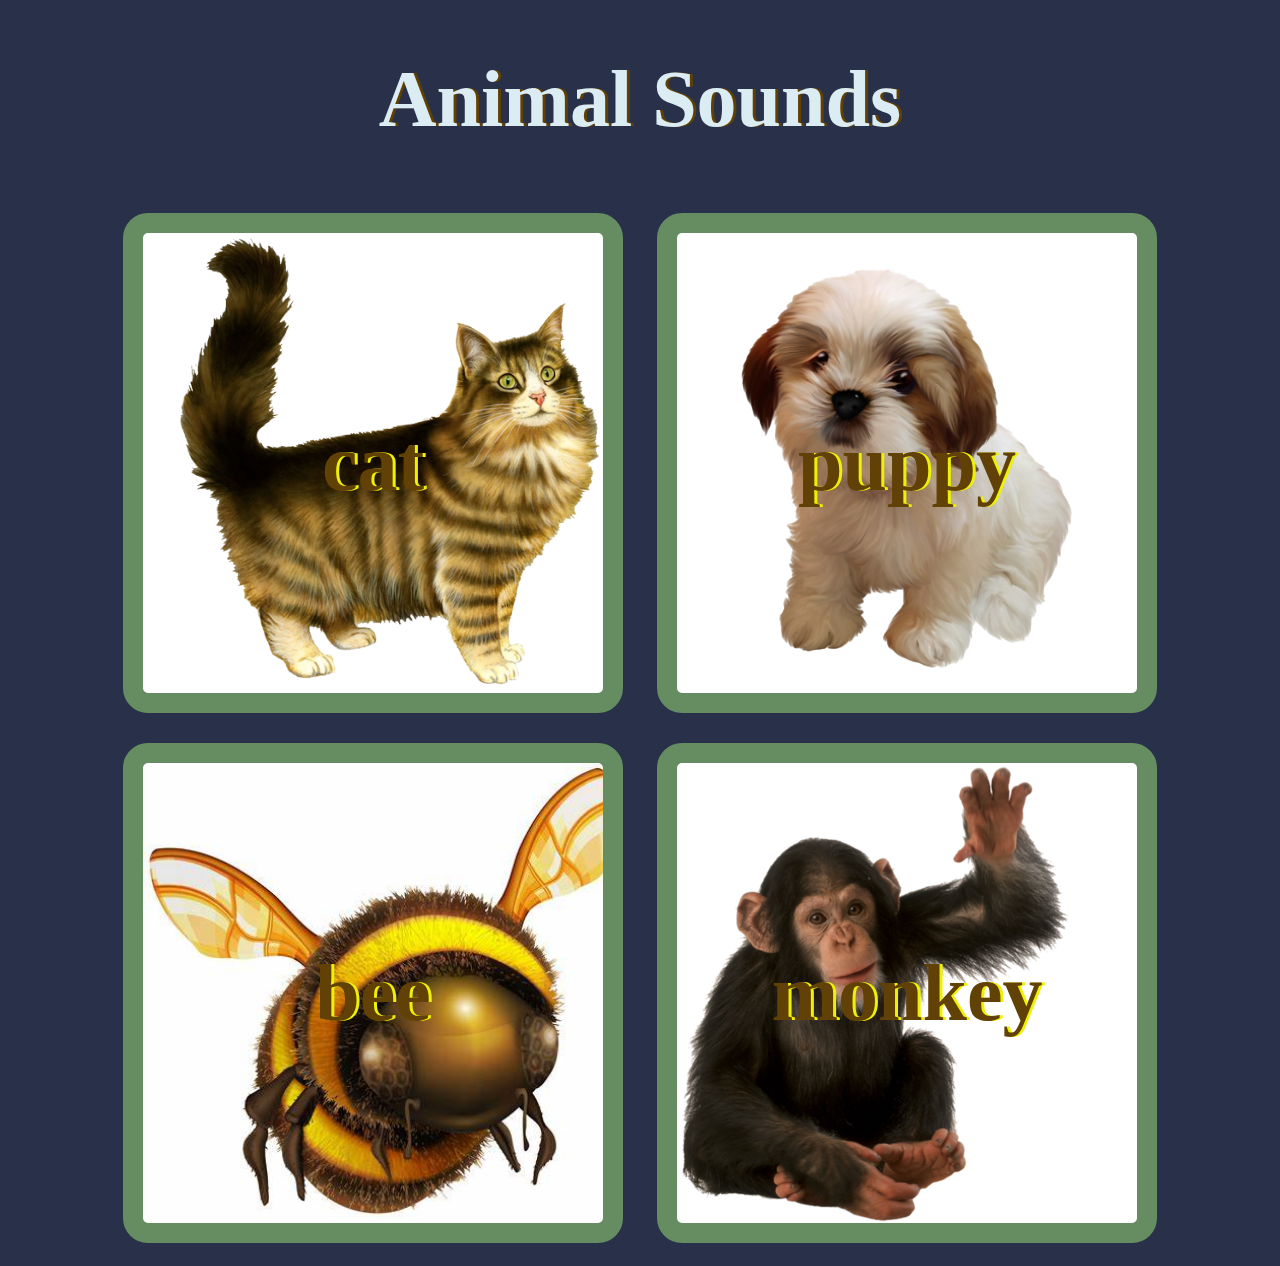
==== index.html @ c28228bc "third" ====
<!DOCTYPE html>
<html lang="en">
<head>
    <meta charset="UTF-8">
    <meta name="viewport" content="width=device-width, initial-scale=1.0">
    <link rel="stylesheet" href="addevent.css">
    <title>Animal Sounds</title>
</head>
<body>
    <h1 id="title">Animal Sounds</h1>
    <div class="set">
        <button class="cat animal">cat</button>
        <button class="puppy animal">puppy</button>
        <button class="bee animal">bee</button>
        <button class="monkey animal">monkey</button>
    </div>

    <script src="addevent.js" charset="UTF-8"></script>
</body>
</html>
---- addevent.css ----
body {
    text-align: center;
    background-color: #283149;
   }
   h1 {
    font-size: 5rem;
    color: #DBEDF3;
    font-family: "Arvo", cursive;
    text-shadow: 3px 0 #614004;
   }
   footer {
    color: #DBEDF3;
    font-family: sans-serif;
   }

   .cat {
    background-image: url("cat.png");
   }
   .puppy {
    background-image: url("puppy.png");
   }
   .bee {
    background-image: url("bee.png");
   }
   .monkey {
    background-image: url("monkey.png");
   }
   .animal {
    background-repeat: no-repeat;
    object-fit: cover;
    background-size: cover;
    background-color: white;
    outline: none;
    border: 20px solid #658d61;
    border-radius: 25px;
    font-size: 5rem;
    font-family: 'Roboto', cursive;
    font-weight: 900;
    line-height: 5;
    color: #614105;
    text-shadow: 3px 0 #edf107;
    display: inline-block;
    width: 500px;
    height: 500px;
    margin: 15px;
    text-align: center;
   }
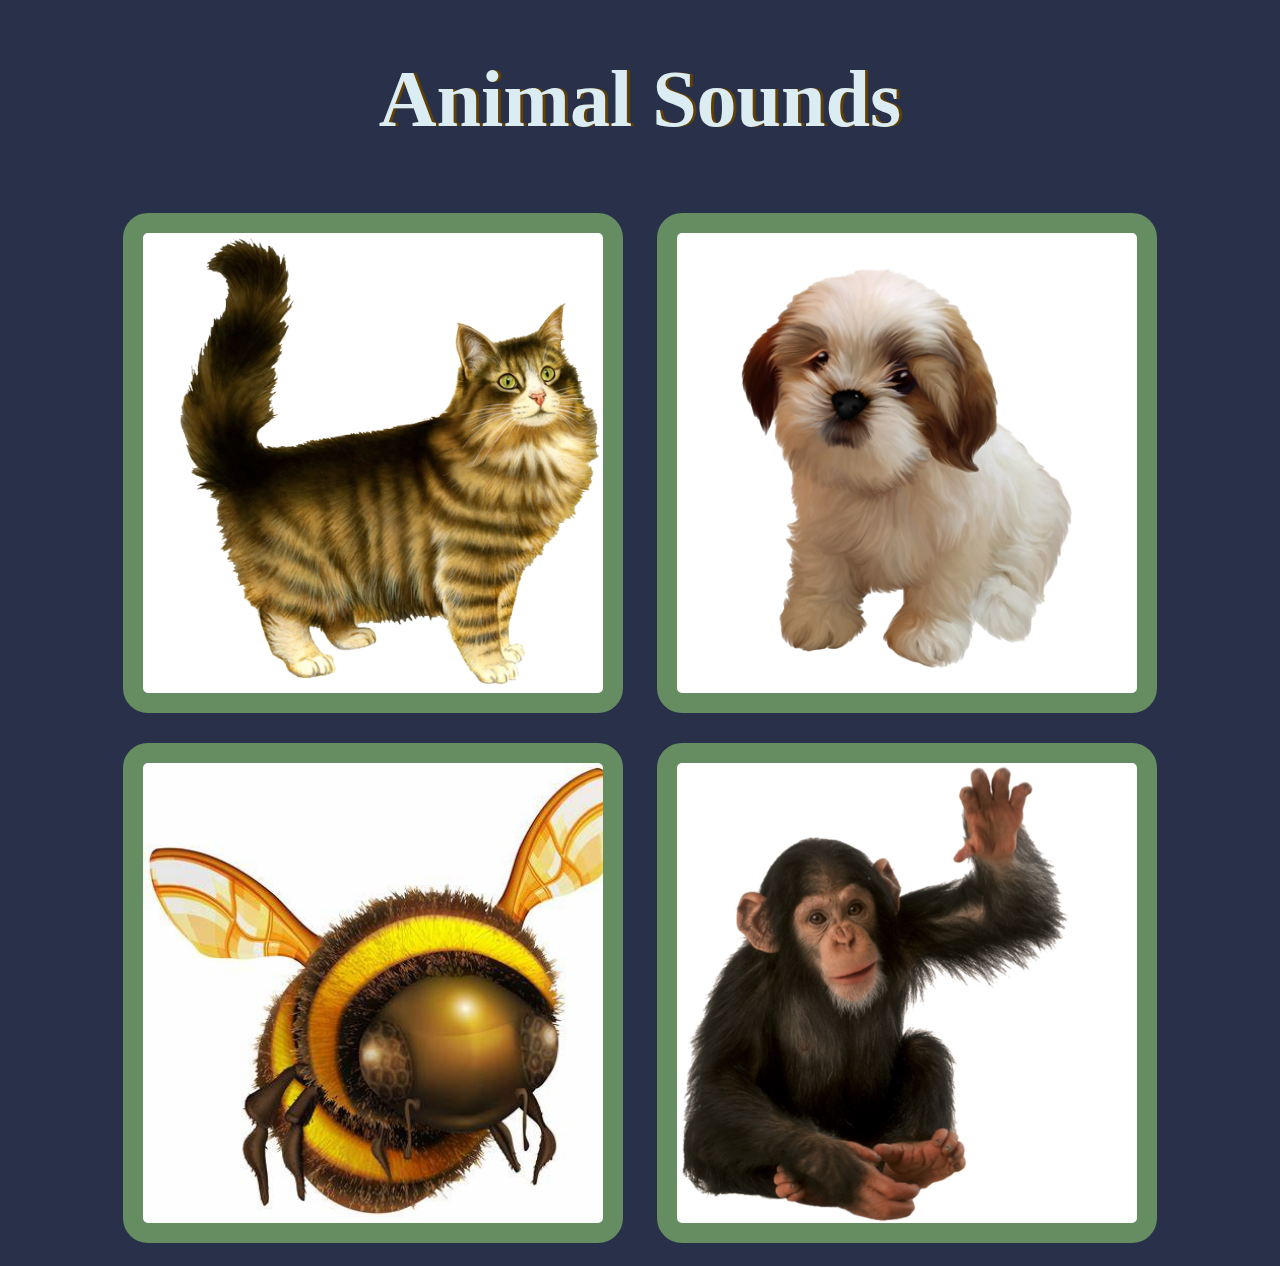
==== commit d382ee63: "fourth" ====
--- a/index.html
+++ b/index.html
@@ -9,10 +9,10 @@
 <body>
     <h1 id="title">Animal Sounds</h1>
     <div class="set">
-        <button class="cat animal">cat</button>
-        <button class="puppy animal">puppy</button>
-        <button class="bee animal">bee</button>
-        <button class="monkey animal">monkey</button>
+        <button class="c animal">c</button>
+        <button class="p animal">p</button>
+        <button class="b animal">b</button>
+        <button class="m animal">m</button>
     </div>
 
     <script src="addevent.js" charset="UTF-8"></script>
--- a/addevent.css
+++ b/addevent.css
@@ -12,17 +12,21 @@
     color: #DBEDF3;
     font-family: sans-serif;
    }
+   .pressed {
+    box-shadow: 0 3px 4px 0 #DBEDF3;
+    opacity: 0.5;
+  }
 
-   .cat {
+   .c {
     background-image: url("cat.png");
    }
-   .puppy {
+   .p {
     background-image: url("puppy.png");
    }
-   .bee {
+   .b {
     background-image: url("bee.png");
    }
-   .monkey {
+   .m {
     background-image: url("monkey.png");
    }
    .animal {
@@ -37,8 +41,7 @@
     font-family: 'Roboto', cursive;
     font-weight: 900;
     line-height: 5;
-    color: #614105;
-    text-shadow: 3px 0 #edf107;
+    color: transparent;
     display: inline-block;
     width: 500px;
     height: 500px;
